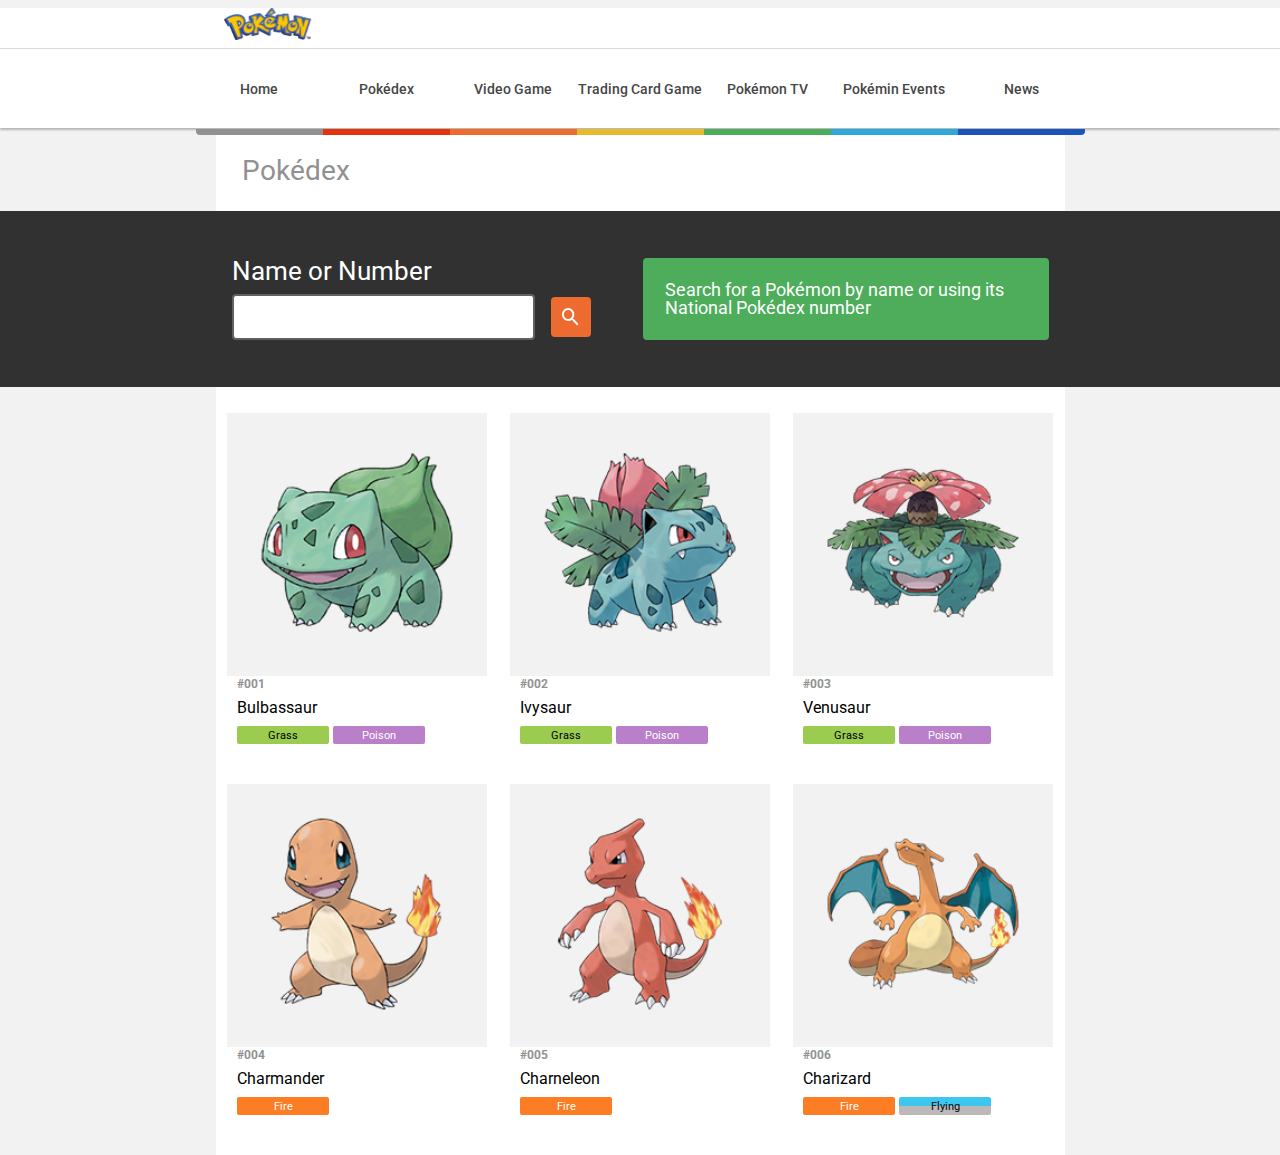
==== index.html @ 0728d83f "Altereções de diretorios" ====
<!DOCTYPE html>
<html lang="pt-br">

<head>
    <link rel="icon" type="imagem/jpg" href="./assets/pokedex-icon-21.jpg" />
    <link rel="stylesheet" href="./styles/reset.css">
    <link rel="stylesheet" href="./styles/theme.css">
    <link rel="stylesheet" href="./pages/home/styles.css">
    <link rel="preconnect" href="https://fonts.googleapis.com">
    <link rel="preconnect" href="https://fonts.gstatic.com" crossorigin>
    <link
        href="https://fonts.googleapis.com/css2?family=Roboto:ital,wght@0,100;0,300;0,400;0,500;0,700;0,900;1,100;1,300;1,400;1,500;1,700;1,900&display=swap"
        rel="stylesheet">
    <meta charset="UTF-8">
    <meta http-equiv="X-UA-Compatible" content="IE=edge">
    <meta name="viewport" content="width=device-width, initial-scale=1.0">
    <title>POKEDEX</title>
</head>

<body>
    <header class="bg-white">
        <div class="top_header">
            <div id="image_top" class="max-width-content"><img src="./assets/poke.svg"></div>
        </div>
        <div class="botton_header">
            <nav>
                <div class="bar_nav">
                    <div class="bar_nav_iten bar_nav_iten_1"><a href="#">Home</a></div>
                    <div class="bar_nav_iten bar_nav_iten_2"><a href="#">Pokédex</a></div>
                    <div class="bar_nav_iten bar_nav_iten_3"><a href="#">Video Game</a></div>
                    <div class="bar_nav_iten bar_nav_iten_4"><a href="#">Trading Card Game</a></div>
                    <div class="bar_nav_iten bar_nav_iten_5"><a href="#">Pokémon TV</a></div>
                    <div class="bar_nav_iten bar_nav_iten_6"><a href="#">Pokémin Events</a></div>
                    <div class="bar_nav_iten bar_nav_iten_7"><a href="#">News</a></div>
                </div>
            </nav>
        </div>
    </header>


    <main class=>
        <section id="title" class="max-width-content bg-white">Pokédex</section>
        <section id="inside_main_top">
            <div id="black_margin">
                <div id="inside_black" class="max-width-content">
                    <div id="left_black" class="color-white">
                        <h2>Name or Number</h2>
                        <div id="source">
                            <input id="source_zone"></input>
                            <a href="#"><div id="source_button"><img id="img_button" src="./assets/source_button.svg"></div></a>

                        </div>
                    </div>
                    <div id="rigth_black" class="color-white">Search for a Pokémon by name or using its National Pokédex
                        number</div>
                </div>
            </div>
            <section id="pokemons_line_1" class="max-width-content bg-white pokemons_line">
                <div id="pokemon1" class="cards">
                    <div class="img_card">
                        <img src="./assets/bulbasaur.svg">
                    </div>
                    <div class="botton_card">
                        <span class="number_card">#001</span>
                        <div class="nome_card">Bulbassaur</div>
                        <div class="power_card">
                            <span class="power_grass">Grass</span>
                            <span class="power_poison">Poison</span>
                        </div>
                    </div>
                </div>
                <div id="pokemon2" class="cards">
                    <div class="img_card">
                        <img src="./assets/ivysaurt.svg">
                    </div>
                    <div class="botton_card">
                        <span class="number_card">#002</span>
                        <div class="nome_card">Ivysaur</div>
                        <div class="power_card">
                            <span class="power_grass">Grass</span>
                            <span class="power_poison">Poison</span>
                        </div>
                    </div>
                </div>
                <div id="pokemon3" class="cards">
                    <div class="img_card">
                        <img src="./assets/venusaur.svg">
                    </div>
                    <div class="botton_card">
                        <span class="number_card">#003</span>
                        <div class="nome_card">Venusaur</div>
                        <div class="power_card">
                            <span class="power_grass">Grass</span>
                            <span class="power_poison">Poison</span>
                        </div>
                    </div>
                </div>
            </section>
            <section id="pokemon_line_2" class="max-width-content bg-white pokemons_line">
                <div id="pokemon4" class="cards">
                    <div class="img_card">
                        <img src="./assets/charmander.svg">
                    </div>
                    <div class="botton_card">
                        <span class="number_card">#004</span>
                        <div class="nome_card">Charmander</div>
                        <div class="power_card">
                            <span class="power_fire">Fire</span>
                        </div>
                    </div>
                </div>
                <div id="pokemon2" class="cards">
                    <div class="img_card">
                        <img src="./assets/chermeleon.svg">
                    </div>
                    <div class="botton_card">
                        <span class="number_card">#005</span>
                        <div class="nome_card">Charneleon</div>
                        <div class="power_card">
                            <span class="power_fire">Fire</span>
                        </div>
                    </div>
                </div>
                <div id="pokemon3" class="cards">
                    <div class="img_card">
                        <img src="./assets/charizard.svg">
                    </div>
                    <div class="botton_card">
                        <span class="number_card">#006</span>
                        <div class="nome_card">Charizard</div>
                        <div class="power_card">
                            <span class="power_fire">Fire</span>
                            <span class="power_flying">Flying</span>
                        </div>
                    </div>
                </div>
            </section>
        </section>
    </main>

</body>

</html>
---- styles/theme.css ----
@import url('https://fonts.googleapis.com/css2?family=Roboto:ital,wght@0,100;0,300;0,400;0,500;0,700;0,900;1,100;1,300;1,400;1,500;1,700;1,900&display=swap');

a{
   text-decoration: none;
   color: #464646
} 

body{
    font-family: 'Roboto', sans-serif;
    background-color: #F2F2F2;
    

}

.max-width-content{
    max-width: 849px;
    margin: 0 auto;
}



.color-white{
    color: #fff;
}

.color-gray{
    color: #919191;
}

.bg-white{
    background-color: #fff;
}

.top_header{
    border-bottom: 0.5px solid rgba(66, 66, 66, 0.2);
}

.botton_header{
    height: 84px;
}
.bar_nav{
    display: flex;
    align-items: center;
    justify-content: center;
}

.bar_nav_iten{
    width: 127px;
    height: 80px;
    font-size: 14px;
    font-weight: 500;
    display: flex;
    justify-content: center;
    align-items: center;
}

.bar_nav_iten_1{
    border-bottom-left-radius: 4px;
    border-bottom: solid 6px #919191;
}

.bar_nav_iten_2{
    border-bottom: solid 6px #E3350D;
}

.bar_nav_iten_3{
    border-bottom: solid 6px #EE6B2F;
}

.bar_nav_iten_4{
    border-bottom: solid 6px #E6BC2F;
}

.bar_nav_iten_5{
    border-bottom: solid 6px #4DAD5B;
}

.bar_nav_iten_6{
    border-bottom: solid 6px #30A7D7;
}

.bar_nav_iten_7{
    border-bottom-right-radius: 4px;
    border-bottom: solid 6px #1B53BA;
}

.botton_card{
    padding-left: 10px;
    padding-top: 2px;
    display: flex;
    flex-direction: column;
    justify-content: flex-start;
    gap: 10px;
}

.img_card{
    background-color: #F2F2F2;
    padding: 10px;
}

.number_card{
    font-size: 12px;
    font-weight: 700;
    color: #919191;
}

.name_card{
    font-size: 18px;
    font-weight: 500;
    color: #313131;
}

.power_card{
    display: flex;
    align-items: center;
    justify-content: flex-start;
    gap: 4px;
}

.power_grass{
    justify-content: center;
    display: flex;
    align-items: center;
    border-radius: 2px;
    font-size: 11px;
    font-weight: 400;
    color: #000;
    background-color: #9BCC50;
    height: 18px;
    width: 92px;
    text-align: center;
}

.power_poison{
    justify-content: center;
    display: flex;
    align-items: center;
    border-radius: 2px;
    font-size: 11px;
    font-weight: 400;
    color: #FFFFFF;
    background-color: #B97FC9;
    height: 18px;
    width: 92px;
    text-align: center;
}

.pokemons_line{
    padding-bottom: 14px;
    padding-top: 26px;
    display: flex;
    justify-content: space-around;
}

.power_fire{
    justify-content: center;
    display: flex;
    align-items: center;
    border-radius: 2px;
    font-size: 11px;
    font-weight: 400;
    color: #FFFFFF;
    background-color: #FD7D24;
    height: 18px;
    width: 92px;
    text-align: center;
}

.power_flying{
    justify-content: center;
    display: flex;
    align-items: center;
    border-radius: 2px;
    font-size: 11px;
    font-weight: 400;
    color: #000;
    background: linear-gradient(180deg, #3DC7EF 51.55%, #BDB9B8 51.56%);
    height: 18px;
    width: 92px;
    text-align: center;
}
---- pages/home/styles.css ----
header {
    height: 120px;
    box-shadow: 0px 2px 2px rgba(0, 0, 0, 0.25);
    margin-bottom: 3px;
}

header img {
    display: flex;
    position: left;
    margin: 8px;
}

#title {
    box-sizing: border-box;
    font-size: 28px;
    font-weight: 400;
    padding-top: 26px;
    padding-bottom: 26px;
    padding-left: 26px;
    color: #919191;
}

#black_margin{
    height: 176px;
    background-color: #313131;
}

#inside_black {
    box-sizing: border-box;
    padding-right: 16px;
    padding-left: 16px;
    height: 100%;
    display: flex;
    align-items: center;
    justify-content: space-between;
}


#left_black h2 {
    font-size: 26px;
    margin-bottom: 10px;
}

#source {
    display: flex;
    align-items: center;
    gap: 16px;
}

#source_zone {
    background-color: #ffff;
    height: 40px;
    width: 295px;
    border: solid 2px #616161;
    border-radius: 4px;
}

#source_button {
    box-sizing: border-box;
    background-color: #EE6B2F;
    width: 40px;
    height: 40px;
    border-radius: 4px;
    padding: 11px
}

#img_button {
    height: 17.5px;
}

#rigth_black {
    box-sizing: border-box;
    font-size: 18px;
    font-weight: 400;
    height: 82px;
    max-width: 406px;
    background-color: #4DAD5B;
    padding: 20px 22px 20px 22px;
    border-radius: 4px;
    display: flex;
    align-items: center;
}

#pokemon_line_2{
    padding-bottom: 40px;
}
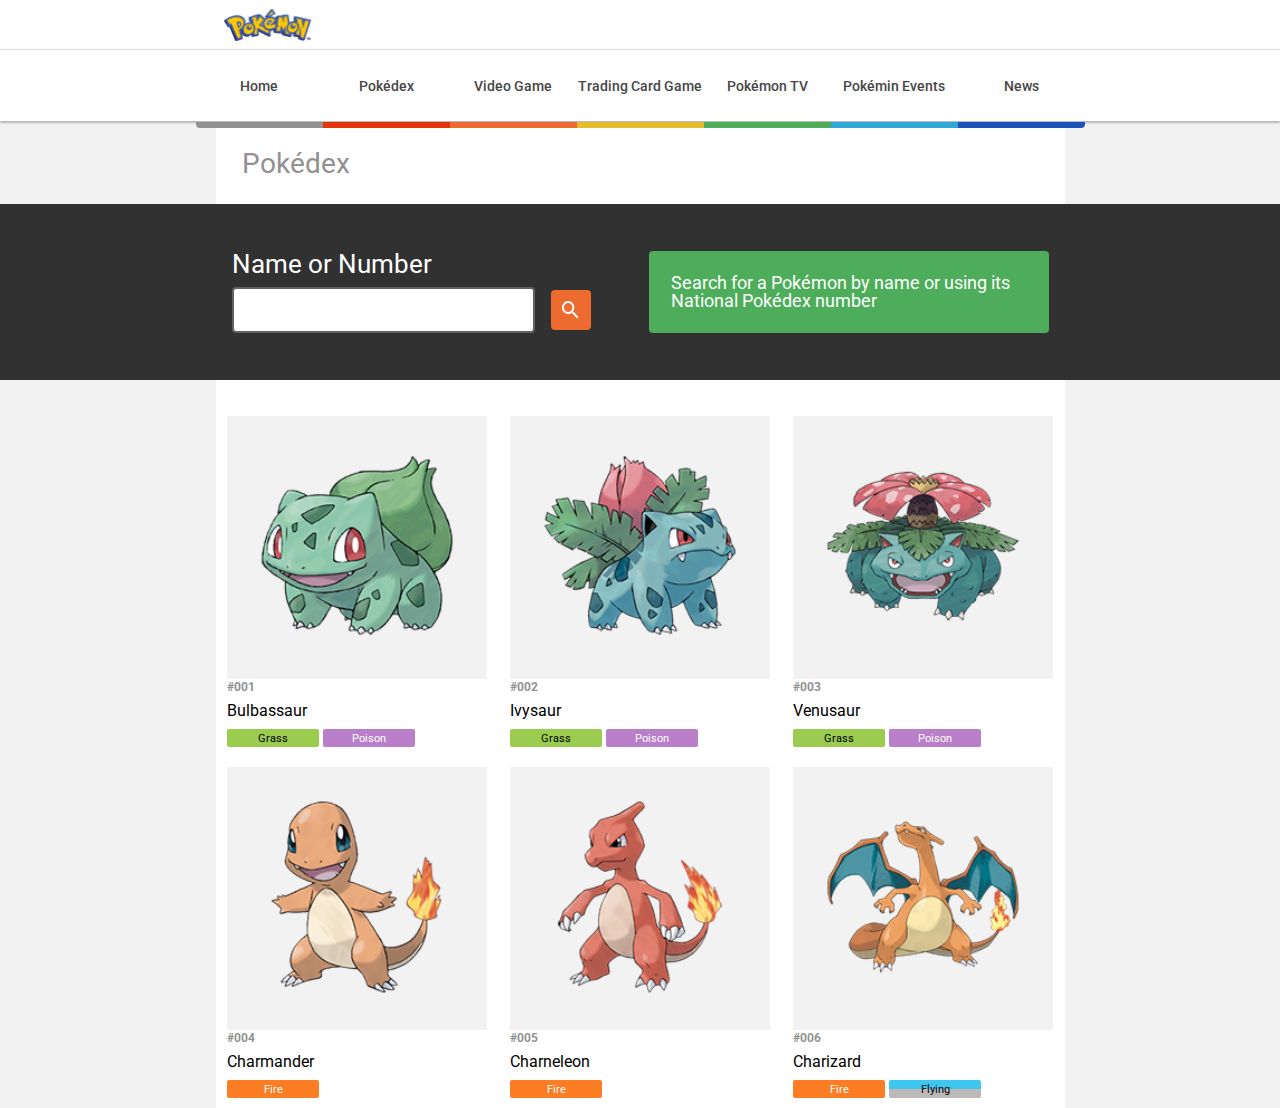
==== commit f7299bc8: "ajustes de responsividade" ====
--- a/index.html
+++ b/index.html
@@ -20,6 +20,7 @@
 <body>
     <header class="bg-white">
         <div class="top_header">
+            <div class="menu_mobile"><img src="./assets/menu.png"></div>
             <div id="image_top" class="max-width-content"><img src="./assets/poke.svg"></div>
         </div>
         <div class="botton_header">
@@ -55,7 +56,7 @@
                         number</div>
                 </div>
             </div>
-            <section id="pokemons_line_1" class="max-width-content bg-white pokemons_line">
+            <section id="pokemons_line" class="max-width-content bg-white pokemons_line">
                 <div id="pokemon1" class="cards">
                     <div class="img_card">
                         <img src="./assets/bulbasaur.svg">
@@ -95,8 +96,6 @@
                         </div>
                     </div>
                 </div>
-            </section>
-            <section id="pokemon_line_2" class="max-width-content bg-white pokemons_line">
                 <div id="pokemon4" class="cards">
                     <div class="img_card">
                         <img src="./assets/charmander.svg">
@@ -134,7 +133,6 @@
                         </div>
                     </div>
                 </div>
-            </section>
         </section>
     </main>
 
--- a/styles/theme.css
+++ b/styles/theme.css
@@ -5,11 +5,13 @@
    color: #464646
 } 
 
+.menu_mobile{
+    display: none;
+}
+
 body{
     font-family: 'Roboto', sans-serif;
     background-color: #F2F2F2;
-    
-
 }
 
 .max-width-content{
@@ -18,13 +20,16 @@
 }
 
 
-
 .color-white{
     color: #fff;
 }
 
 .color-gray{
     color: #919191;
+}
+
+#image_top img{
+    height: 32px;
 }
 
 .bg-white{
@@ -46,7 +51,7 @@
 
 .bar_nav_iten{
     width: 127px;
-    height: 80px;
+    height: 72px;
     font-size: 14px;
     font-weight: 500;
     display: flex;
@@ -84,8 +89,12 @@
     border-bottom: solid 6px #1B53BA;
 }
 
+.cards{
+    margin: 10px;
+}
+
 .botton_card{
-    padding-left: 10px;
+    
     padding-top: 2px;
     display: flex;
     flex-direction: column;
@@ -146,10 +155,10 @@
 }
 
 .pokemons_line{
-    padding-bottom: 14px;
     padding-top: 26px;
     display: flex;
     justify-content: space-around;
+    flex-wrap: wrap;
 }
 
 .power_fire{
@@ -178,4 +187,8 @@
     height: 18px;
     width: 92px;
     text-align: center;
+}
+
+.max-width-content-mobile{
+    max-width: 340px;
 }--- a/pages/home/styles.css
+++ b/pages/home/styles.css
@@ -1,4 +1,5 @@
 header {
+    padding-top: 1px;
     height: 120px;
     box-shadow: 0px 2px 2px rgba(0, 0, 0, 0.25);
     margin-bottom: 3px;
@@ -73,7 +74,7 @@
     font-size: 18px;
     font-weight: 400;
     height: 82px;
-    max-width: 406px;
+    max-width: 400px;
     background-color: #4DAD5B;
     padding: 20px 22px 20px 22px;
     border-radius: 4px;
@@ -81,6 +82,62 @@
     align-items: center;
 }
 
-#pokemon_line_2{
-    padding-bottom: 40px;
-}+
+@media (max-width: 576px) {
+
+    header{
+        height: 60px;
+    }
+ 
+
+    .menu_mobile{
+        display: block;
+        padding-right: 10px;
+    }
+
+    .top_header{
+        height: 100%;
+        display: flex;
+        flex-direction: row-reverse;
+        align-items: center;
+        justify-content: space-between;
+        border: none;
+    }
+
+    .bar_nav{
+        display: none;
+    }
+
+    #image_top{
+        padding-left: 10px;
+        margin: 0;
+    }
+
+    .botton_header{
+        display: none;
+    }
+
+    #black_margin{
+        padding-top: 20px;
+        padding-bottom: 15px;
+    }
+
+    #inside_black{
+        flex-direction: column;
+        justify-content: center;
+        gap: 20px;
+    }
+
+    #rigth_black{
+        max-width: 360px;
+        font-size: 14px;
+        font-weight: 400;
+        height: 55px;
+    }
+
+    .cards{
+        border: solid 1px rgba(78, 78, 78, 0.452);
+        padding: 20px;
+        border-radius: 4px;
+    }
+ }